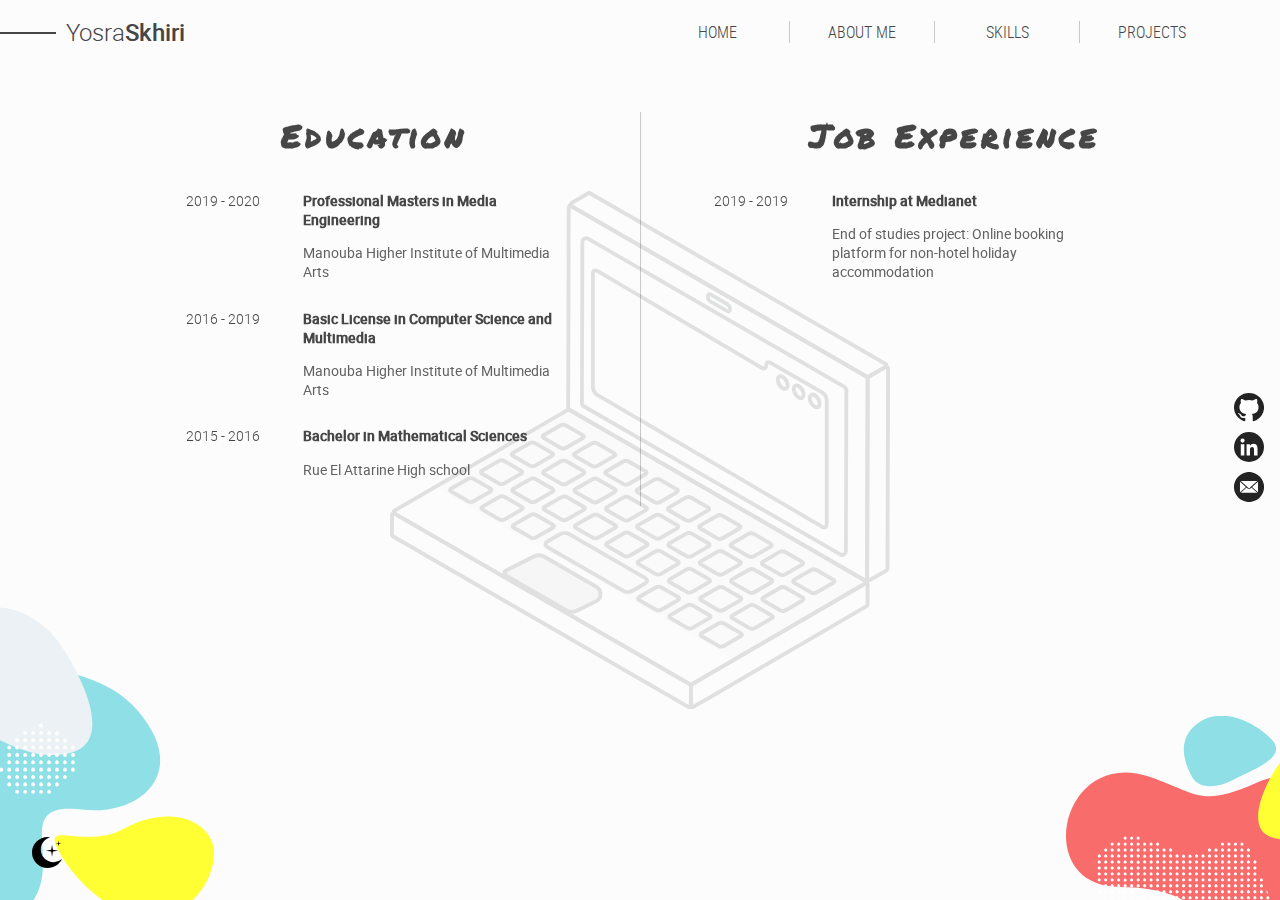
==== about.html @ 88ea8ca8 "added a favicon" ====
<!DOCTYPE html>
<html lang="en">

<head>
    <meta charset="UTF-8">
    <meta name="viewport" content="width=device-width, initial-scale=1.0">
    <title>Yosra Skhiri - Junior Frontend Developer</title>
    <link rel="shortcut icon" href="img/favicon.ico" type="image/x-icon">
    <link rel="icon" href="img/favicon.ico" type="image/x-icon">
    <link rel="stylesheet" href="style.css">
</head>

<body>
    <nav>
        <div class="logo"><a href="index.html"><span>Yosra</span><span>Skhiri</span></a></div>
        <div id="hamburger">
            <span id="line"></span>
        </div>
        <ul class="nav-links">
            <li class="nav-link"><a href="index.html"><span>Home</span></a></li>
            <li class="nav-link"><a href="about.html"><span>About me</span></a></li>
            <li class="nav-link"><a href="skills.html"><span>Skills</span></a></li>
            <li class="nav-link"><a href="projects.html"><span>projects</span></a></li>
            <li class="social-icons">
                <ul>
                    <li><a href="https://github.com/YosraSkhiri"><img src="img/github_icon.svg" alt="GitHub icon"></a></li>
                    <li><a href="https://www.linkedin.com/in/yosra-skhiri"><img src="img/linkedin_icon.svg" alt="Linkedin logo"></a>
                    </li>
                    <li><a href="mailto:yosra.skhiri.mail@gmail.com"><img src="img/mail_icon.svg" alt="Mail icon"></a></li>
                </ul>
            </li>
            <li id="mode"><img src="img/Night_mode.svg" alt="Mode icon" class="mode-icon"></li>
        </ul>
    </nav>

    <main class="container about-container">
        <div class="edus-content">
            <div class="mobile-titles">
                <h1 class="default-title about-title" id="edu">Education</h1>
                <h1 class="default-title about-title mobile-title inactive-tab" id="job">Job Experience</h1>
            </div>
            <div id="edu-content">
                <div class="details">
                    <h2 class="details-date">2019 - 2020</h2>
                    <div class="details-text">
                        <h2 class="details-title">Professional Masters in Media Engineering
                        </h2>
                        <p class="details-content">Manouba Higher Institute of Multimedia Arts
                        </p>
                    </div>
                </div>
                <div class="details">
                    <h2 class="details-date">2016 - 2019</h2>
                    <div class="details-text">
                        <h2 class="details-title">Basic License in Computer Science and Multimedia</h2>
                        <p class="details-content">Manouba Higher Institute of Multimedia Arts
                        </p>
                    </div>
                </div>
                <div class="details">
                    <h2 class="details-date">2015 - 2016</h2>
                    <div class="details-text">
                        <h2 class="details-title">Bachelor in Mathematical Sciences</h2>
                        <p class="details-content">Rue El Attarine High school</p>
                    </div>
                </div>
            </div>
        </div>
        <div class="jobs-content">
            <h1 class="default-title about-title">Job Experience</h1>
            <div id="job-content">
                <div class="details">
                    <h2 class="details-date">2019 - 2019</h2>
                    <div class="details-text">
                        <h2 class="details-title">Internship at Medianet</h2>
                        <p class="details-content">End of studies project: Online booking platform for
                            non-hotel holiday accommodation</p>
                    </div>
                </div>
            </div>
        </div>
        
    </main>
    <img src="img/computer_bg.svg" alt="Computer" class="computer-bg">
    <img src="img/left_illu.svg" alt="Abstract Shapes" class="left-illu">
    <img src="img/right_illu.svg" alt="Abstract Shapes" class="right-illu">
    <script src="main.js"></script>
</body>

</html>
---- style.css ----
/*

  This Portfolio website is made by Yosra Skhiri 
  mail: yosra.skhiri.mail@gmail.com

  ------------------------------------------------
  ***Table of Content***
  1- Fonts
  2- Variables
  3- Reset styles
  4- Layout 
  5- Background
  5- Navigation 
  6- Home page
  7- about page
  8- media queries
    i- buttons
    ii- home page
    iii- about page

*/

/* 1-Fonts */

@font-face {
    font-family: 'roboto condensed';
    src: url(fonts/roboto_condensed/robotocondensed-light-webfont.eot);
    src: url(fonts/roboto_condensed/robotocondensed-light-webfont.eot?#iefix) format('embedded-opentype'),
         url(fonts/roboto_condensed/robotocondensed-light-webfont.woff2) format('woff2'),
         url(fonts/roboto_condensed/robotocondensed-light-webfont.woff) format('woff'),
         url(fonts/roboto_condensed/robotocondensed-light-webfont.ttf) format('truetype'),
         url(fonts/roboto_condensed/robotocondensed-light-webfont.svg#roboto_condensedlight) format('svg');
    font-weight: 400;
    font-style: normal;
}

@font-face {
  font-family: 'roboto';
  src: url(fonts/roboto/roboto-regular-webfont.eot);
  src: url(fonts/roboto/roboto-regular-webfont.eot?#iefix) format('embedded-opentype'),
       url(fonts/roboto/roboto-regular-webfont.woff2) format('woff2'),
       url(fonts/roboto/roboto-regular-webfont.woff) format('woff'),
       url(fonts/roboto/roboto-regular-webfont.ttf) format('truetype'),
       url(fonts/roboto/roboto-regular-webfont.svg#robotoregular) format('svg');
  font-weight: 400;
  font-style: normal;

}

@font-face {
  font-family: 'roboto';
  src: url(fonts/roboto/roboto-light-webfont.eot);
  src: url(fonts/roboto/roboto-light-webfont.eot?#iefix) format('embedded-opentype'),
       url(fonts/roboto/roboto-light-webfont.woff2) format('woff2'),
       url(fonts/roboto/roboto-light-webfont.woff) format('woff'),
       url(fonts/roboto/roboto-light-webfont.ttf) format('truetype'),
       url(fonts/roboto/roboto-light-webfont.svg#robotolight) format('svg');
  font-weight: 300;
  font-style: normal;
}

@font-face {
  font-family: 'roboto';
  src: url(fonts/roboto/roboto-medium-webfont.eot);
  src: url(fonts/roboto/roboto-medium-webfont.eot?#iefix) format('embedded-opentype'),
       url(fonts/roboto/roboto-medium-webfont.woff2) format('woff2'),
       url(fonts/roboto/roboto-medium-webfont.woff) format('woff'),
       url(fonts/roboto/roboto-medium-webfont.ttf) format('truetype'),
       url(fonts/roboto/roboto-medium-webfont.svg#robotomedium) format('svg');
  font-weight: 500;
  font-style: normal;
}

@font-face {
  font-family: 'permanent marker';
  src: url(fonts/permanent_marker/permanentmarker-regular-webfont.eot);
  src: url(fonts/permanent_marker/permanentmarker-regular-webfont.eot?#iefix) format('embedded-opentype'),
       url(fonts/permanent_marker/permanentmarker-regular-webfont.woff2) format('woff2'),
       url(fonts/permanent_marker/permanentmarker-regular-webfont.woff) format('woff'),
       url(fonts/permanent_marker/permanentmarker-regular-webfont.ttf) format('truetype'),
       url(fonts/permanent_marker/permanentmarker-regular-webfont.svg#permanent_markerregular) format('svg');
  font-weight: normal;
  font-style: normal;

}
/* /Fonts */

/* 2-Variables */

:root {
  --light-bg-color: #fcfcfc;
  --dark-bg-color: #242424;

  --light-text-color: #464646;
  --dark-text-color: #ffffff;

  --light-primary-color: #ffff00;
  --dark-primary-color: #ff0000;

  --light-secondary-color: #72d9e0;
  /*--dark-secondary-color: #72D9E0;*/

  --light-btn-primary-bg-aftr-color: #55a7ac;
  --light-btn-primary-deact-color: #579ca1;

  --light-btn-scondary-bg-aftr-color: #acac06;
  --light-btn-scondary-deact-color: #b9b950;

  --light-separator-border-color: rgba(0, 0, 0, 0.2);
  --light-card-bg-color: rgba(255, 255, 255, 0.6);

  --light-ham-color: #242424;
  --light-X-color: #ffffff;

  --light-active-nav-link-mobile: rgb(74, 194, 202);
}

/* /Variables */

/* 3-Reset styles */

* {
  margin: 0;
  padding: 0;
  box-sizing: border-box;
}

a {
  text-decoration: none;
  color: initial;
}

ul {
  list-style: none;
}

button {
  background: none;
  border: none;
  color: inherit;
  cursor: pointer;
}

/* /Reset styles */

/* 4-Layout */

html,
body {
  width: 100%;
  height: 100vh;
  background-color: var(--light-bg-color);
  color: var(--light-text-color);
  font-family: "Roboto", Arial, Helvetica, sans-serif;
  position: relative;
  overflow-x: hidden;
}

.container {
  max-width: 70em;
  padding: 0 2em;
  margin: 3em auto;
  position: relative;
  z-index: 3;
}

/* /Layout */

/* Buttons */

.btn {
  font-weight: bold;
  border-radius: 50px;
  position: relative;
  display: block;
}

.btn > span {
  position: absolute;
  top: 50%;
  left: 50%;
  transform: translate(-50%, -50%);
}

.btn-primary {
  background-color: var(--light-secondary-color);
  border: 2px solid var(--dark-bg-color);
}

.btn-secondary {
  background-color: var(--light-primary-color);
  border: 2px solid var(--dark-bg-color);
}

.btn-cv {
  width: 8em;
  height: 2.7em;
  font-size: 1rem;
}

.btn-card {
  width: 4.8em;
  height: 1.9em;
  margin-right: 1.2em;
  font-size: 0.85rem;
}

.btn::after {
  content: "";
  display: block;
  width: 100%;
  height: 100%;
  position: absolute;
  border-radius: 50px;
  z-index: -1;
  top: 10%;
  left: 2%;
}

.btn-primary::after {
  border: 2px solid var(--dark-bg-color);
  background-color: var(--light-btn-primary-bg-aftr-color);
}

.btn-secondary::after {
  border: 2px solid var(--dark-bg-color);
  background-color: var(--light-btn-scondary-bg-aftr-color);
}

.btn:active {
  top: 10%;
  left: 2%;
}

.btn:active::after {
  top: 0%;
  left: 0%;
}

.btn-primary.btn-deactivated {
  border: 2px solid var(--light-btn-primary-deact-color);
  color: var(--light-btn-primary-deact-color);
  cursor: default;
}

.btn-primary.btn-deactivated::after {
  border: 2px solid var(--light-btn-primary-deact-color);
}

.btn-secondary.btn-deactivated {
  border: 2px solid var(--light-btn-scondary-deact-color);
  color: var(--light-btn-scondary-deact-color);
  cursor: default;
}

.btn-secondary.btn-deactivated::after {
  border: 2px solid var(--light-btn-scondary-deact-color);
}

.btn.btn-deactivated:active {
  top: 0%;
  left: 0%;
}

.btn.btn-deactivated:active::after {
  top: 10%;
  left: 2%;
}

/* /Buttons */

/**/

.computer-bg {
  width: 500px;
  position: fixed;
  opacity: 0.15;
  top: 50%;
  left: 50%;
  transform: translate(-50%, -50%);
  z-index: 1;
}

.right-illu,
.left-illu {
  position: fixed;
  transform: translate(-50%, -50%);
  width: 300px;
  opacity: 0.8;
}

.left-illu {
  top: 85%;
  left: 5%;
}

.right-illu {
  top: 95%;
  left: 95%;
}
/**/

/* 5-Navigation */

nav {
  display: flex;
  padding: 1em 3.5em;
  justify-content: space-between;
  font-size: 1rem;
}

.logo {
  position: relative;
  font-size: 1.5rem;
  cursor: pointer;
  margin-left: 0.4em;
}

.logo > a > span:nth-child(1) {
  font-weight: 300;
  color: var(--light-text-color);
}

.logo > a > span:nth-child(2) {
  font-weight: 500;
  color: var(--light-text-color);
}

.logo::before {
  content: "";
  position: absolute;
  top: 50%;
  left: -55%;
  display: block;
  width: 3.5rem;
  height: 2px;
  background-color: var(--light-text-color);
  cursor: auto;
}

.nav-links {
  display: flex;
  font-family: "Roboto Condensed", Arial, Helvetica, sans-serif;
  text-transform: uppercase;
  align-items: center;
}

.nav-link {
  padding: 0 2.3em;
}

.nav-link > a {
  display: block;
  width: 4.4em;
  text-align: center;
  color: var(--light-text-color);

}

.nav-link > a > span {
  display: block;
  width: fit-content;
  margin: auto;
  position: relative;
  z-index: 1;
}

.nav-link > a > span::before {
  content: "";
  display: block;
  background-color: var(--light-primary-color);
  width: 0%;
  height: 7px;
  position: absolute;
  z-index: -1;
  top: 10px;
  transition: width 0.5s ease-in-out;
}

.nav-link > a:hover > span::before {
  width: 130%;
}

.nav-link > a > span::after {
  content: "";
  display: block;
  background-color: var(--light-secondary-color);
  width: 0%;
  height: 7px;
  position: absolute;
  z-index: -2;
  top: 10px;
  transition: width 0.3s ease-in-out;
}

.nav-link > a:hover > span::after {
  width: 130%;
}

.nav-link + .nav-link {
  border-left: 1px solid var(--light-separator-border-color);
}

.social-icons {
  position: absolute;
  height: 120px;
  top: 50%;
  right: 0;
  margin-right: 1em;
  transform: translateY(-50%);
}

.social-icons > ul {
  display: flex;
  flex-direction: column;
  height: 100%;
  justify-content: space-around;
}

#hamburger {
  display: none;
  z-index: 6;
}

.mode-icon {
  position: absolute;
  bottom: 0;
  left: 0;
  z-index: 1;
  cursor: pointer;
  margin: 2em;
}

/* /Navigation */

/* 6-Home page */

.intro-container {
  display: flex;
  position: relative;
  z-index: 1;
}

.intro-content {
  position: relative;
  align-self: center;
  justify-self: center;
  animation: intro-animation 1.2s ease-out forwards;
}

@keyframes intro-animation {
  from{
    left: -15%;
    opacity: 0;
  }
  to{
    left: 0%;
    opacity: 1;
  }
}

.default-title {
  font-family: "Permanent Marker";
  font-size: 2rem;
  margin-bottom: 0.2em;
  letter-spacing: 1px;
  z-index: 1;
  position: relative;
}

.default-title::after {
  content: "";
  display: block;
  position: absolute;
  top: 40%;
  left: 0;
  z-index: -1;
  height: 15px;
  background-color: var(--light-primary-color);
  animation: title 1.4s ease-in-out forwards;
}

.default-title::before {
  content: "";
  display: block;
  position: absolute;
  top: 40%;
  left: 0;
  z-index: -1;
  height: 15px;
  background-color: var(--light-secondary-color);
  animation: title 1.2s ease-in-out forwards;
}

@keyframes title {
  from{
    width: 0%;
  }
  to {
    width: 5.4em;
  }
}

.intro-text {
  opacity: 0.8;
  font-size: 1.2rem;
  line-height: 1.5;
  margin-bottom: 1em;
}

.intro-img-container {
  min-width: 50%;
  max-width: 20em;
  justify-self: center;
  align-self: center;
  position: relative;
  animation: intro-animation-illu 1.2s ease-out forwards;
}

@keyframes intro-animation-illu {
  from{
    right: -15%;
    opacity: 0;
  }
  to{
    right: 0%;
    opacity: 1;
  }
}

.main-left-illu, .main-right-illu{
  position: absolute;
  width: 50%;
  z-index: -1;
}

.main-right-illu{
  right: 0;
}

.main-left-illu{
  bottom: 0;
}

.intro-img{
  position: relative;
}

.bg-text {
  position: fixed;
  bottom: 0;
  left: 50%;
  transform: translateX(-50%);
  width: 100%;
}

/* /Home page */

/* About page */

.about-container {
  display: flex;
}

.edus-content {
  border-right: 1px solid var(--light-separator-border-color);
}

.edus-content,
.jobs-content {
  padding: 0em 7%;
  justify-self: center;
  flex: 1;
  position: relative;
  z-index: 2;
}

.details {
  display: flex;
  margin-bottom: 1.7em;
}

.about-title {
  margin-bottom: 1em;
  letter-spacing: 4px;
  white-space: nowrap;
  position: relative;
  left: 50%;
  transform: translateX(-25%);
}

.details-date {
  font-size: 0.9rem;
  font-weight: lighter;
  white-space: nowrap;
}

.details-title {
  font-size: 1em;
  margin-bottom: 1em;
}

.details-text {
  font-size: 0.9em;
  margin-left: 3em;
}

.details-content {
  opacity: 0.85;
}

.mobile-title {
  display: none;
}

/* /About page */

/* Skills page */

.skill-title {
  font-family: "Permanent Marker";
  font-size: 3rem;
  letter-spacing: 2px;
  margin-bottom: 1em;
  position: relative;
}

.skill-title::after {
  content: "";
  display: block;
  background-color: var(--light-text-color);
  width: 20em;
  height: 1px;
  position: absolute;
  top: 50%;
  left: 12.6em;
}

.skill-container {
  display: flex;
  justify-content: space-around;
}

.detailed-skills > h2 {
  margin-bottom: 1em;
  opacity: 0.9;
}

.items {
  display: flex;
  justify-content: space-around;
  width: 16em;
}

.items > ul > li {
  margin-bottom: 0.5em;
}

/* /Skills page */

/* Projects page */

.projects {
  display: grid;
  justify-content: center;
  align-content: center;
  grid-template-columns: repeat(auto-fit, minmax(500px, 1fr));
  grid-gap: 50px;
}

.project-card {
  width: 500px;
  height: 180px;
  border-radius: 25px;
  background-color: var(--light-card-bg-color);
  display: flex;
  z-index: 3;
  justify-self: center;
  align-self: center;
}

.card-img-container {
  width: 100%;
  display: flex;
  background-color: var(--light-secondary-color);
  border-radius: 25px 0 0 25px;
}

.card-img {
  margin: auto;
}

.card-content {
  padding: 0.6em;
}

.card-date {
  font-weight: lighter;
  font-size: 0.7rem;
}

.card-title {
  font-size: 0.9rem;
  margin-bottom: 0.5em;
}

.card-text {
  font-size: 0.8rem;
  opacity: 0.9;
  margin-bottom: 0.5em;
}

.tech-icons {
  margin-bottom: 0.2em;
}

.buttons-card {
  display: flex;
}

/* Projects page */

@media only screen and (max-width: 768px) {
  #hamburger {
    display: flex;
    width: 30px;
    height: 22px;
    justify-content: space-between;
    flex-direction: column;
    align-self: center;
  }

  #hamburger::before,
  #hamburger::after {
    content: "";
    display: block;
    width: 30px;
    height: 3px;
    background-color: var(--light-ham-color);
  }

  #hamburger > span {
    display: block;
    width: 30px;
    height: 3px;
    background-color: var(--light-ham-color);
  }

  #hamburger.active::before {
    animation: top-line 0.4s ease-in-out forwards;
  }

  #hamburger.active::after {
    animation: bottom-line 0.4s ease-in-out forwards;
  }

  #hamburger.active > span {
    animation: mid-line 0.4s ease-in-out forwards;
  }

  @keyframes top-line {
    from {
      transform: rotate(0deg);
    }
    to {
      background-color: var(--light-X-color);
      transform: translateY(9px) rotate(135deg);
    }
  }

  @keyframes bottom-line {
    from {
      transform: rotate(0deg);
    }
    to {
      background-color: var(--light-X-color);
      transform: translateY(-10px) rotate(-135deg);
    }
  }

  @keyframes mid-line {
    from {
      opacity: 1;
    }
    to {
      opacity: 0;
    }
  }

  .nav-links {
    flex-direction: column;
    position: absolute;
    right: 0;
    top: 0;
    width: 200px;
    height: 100%;
    background-color: var(--light-secondary-color);
    opacity: 0.9;
    z-index: 5;
    transform: translateX(100%);
  }

  .nav-link > a > span::before,
  .nav-link > a > span::after {
    display: none;
  }

  @keyframes menu-slide-in {
    from {
      transform: translateX(100%);
    }
    to {
      transform: translateX(0%);
    }
  }

  @keyframes menu-slide-out {
    from {
      transform: translateX(0%);
    }
    to {
      transform: translateX(100%);
    }
  }

  .nav-link + .nav-link {
    border: none;
  }
  .nav-link {
    padding: 0;
  }

  .nav-link:first-child {
    margin-top: 10em;
  }

  .nav-link > a {
    width: 200px;
    height: 50px;
    display: flex;
  }

  .nav-link > a:active {
    background-color: var(--light-active-nav-link-mobile);
  }

  .nav-link > a > span {
    margin: auto;
  }

  .intro-container {
    flex-direction: column;
  }

  .intro-text {
    font-size: 1.3rem;
  }

  .intro-img-container {
    order: 1;
    margin-bottom: 1.7em;
    min-width: 80%;
  }

  .intro-content {
    order: 2;
  }

  .social-icons {
    margin-top: 3em;
    position: static;
    width: 150px;
    height: 30px;
  }

  .social-icons > ul {
    flex-direction: row;
    justify-content: space-around;
  }

  .about-container {
    flex-direction: column;
  }

  .edus-content {
    border-right: none;
  }

  .edu,
  .jobs-content {
    padding: 0em;
    justify-self: center;
  }

  .mobile-titles {
    display: flex;
    justify-content: space-between;
  }

  .mobile-title {
    display: block;
  }

  .about-title {
    left: 0%;
    position: static;
    margin-right: .4em;
    margin-left: .4em;
    transform: translateX(0%);
  }
 

  .default-title.inactive-tab::after, .default-title.inactive-tab::before {
    display: none;
  }

  .jobs-content > .about-title {
    display: none;
  }

  .computer-bg {
    width: 400px;
    top: 87%;
    left: 25%;
  }

  .project-card {
    width: 300px;
    height: 310px;
    flex-direction: column;
  }

  .card-img-container {
    height: 150px;
    border-radius: 25px 25px 0 0;
    margin: auto;
  }

  .buttons-card {
    width: 100%;
  }

  .btn-card {
    flex: 1;
  }

  .skill-container {
    flex-direction: column;
  }

  .detailed-skills {
    align-self: center;
  }

  .skill-title {
    font-size: 2rem;
  }
}

@media only screen and (max-width: 425px) {
  .intro-img-container {
    margin-bottom: 1.7em;
  }

  .default-title {
    font-size: 1.3rem;
  }
  .intro-text {
    font-size: 0.9rem;
  }

  .btn-cv {
    width: 100%;
  }

  .details {
    flex-direction: column;
  }

  .mobile-titles {
    flex-direction: column;
  }

  .left-illu {
    display: none;
  }

  .intro-img-container {
    min-width: 100%;
  }
}

@media screen and (max-width: 590px) {
  .about-title {
    font-size: 1.4rem;
  }
}
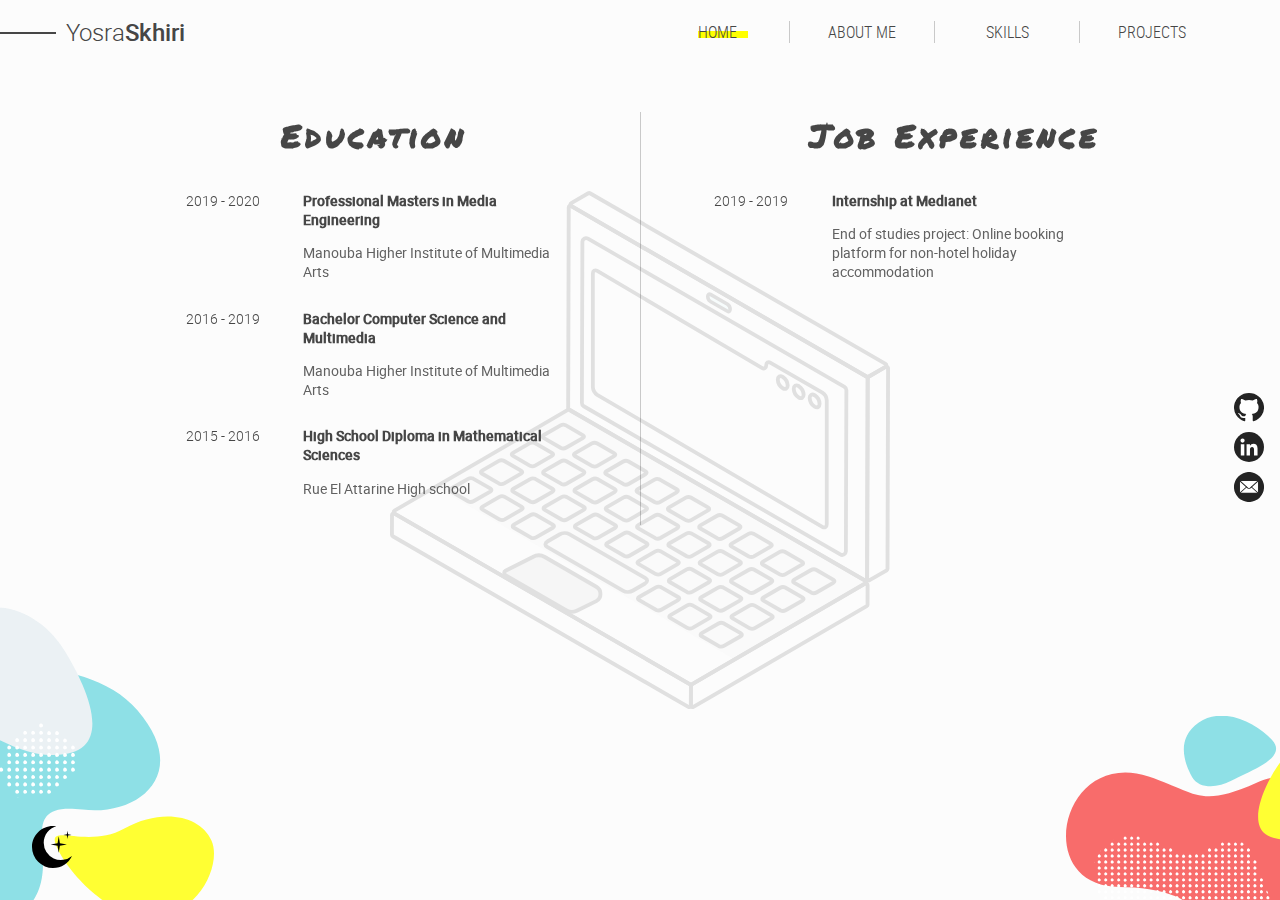
==== commit cb494c4a: "Changed some mistakes in the education section." ====
--- a/about.html
+++ b/about.html
@@ -7,7 +7,7 @@
     <title>Yosra Skhiri - Junior Frontend Developer</title>
     <link rel="shortcut icon" href="img/favicon.ico" type="image/x-icon">
     <link rel="icon" href="img/favicon.ico" type="image/x-icon">
-    <link rel="stylesheet" href="style.css">
+    <link rel="stylesheet" href="style.min.css">
 </head>
 
 <body>
@@ -23,13 +23,13 @@
             <li class="nav-link"><a href="projects.html"><span>projects</span></a></li>
             <li class="social-icons">
                 <ul>
-                    <li><a href="https://github.com/YosraSkhiri"><img src="img/github_icon.svg" alt="GitHub icon"></a></li>
-                    <li><a href="https://www.linkedin.com/in/yosra-skhiri"><img src="img/linkedin_icon.svg" alt="Linkedin logo"></a>
+                    <li><a href="https://github.com/YosraSkhiri"><img src="img/light/github_icon.svg" alt="GitHub icon" id="github"></a></li>
+                    <li><a href="https://www.linkedin.com/in/yosra-skhiri"><img src="img/light/linkedin_icon.svg" alt="Linkedin logo" id="linkedin"></a>
                     </li>
-                    <li><a href="mailto:yosra.skhiri.mail@gmail.com"><img src="img/mail_icon.svg" alt="Mail icon"></a></li>
+                    <li><a href="mailto:yosra.skhiri.mail@gmail.com"><img src="img/light/mail_icon.svg" alt="Mail icon" id="mail"></a></li>
                 </ul>
             </li>
-            <li id="mode"><img src="img/Night_mode.svg" alt="Mode icon" class="mode-icon"></li>
+            <li id="mode"><img src="img/light/mode.svg" alt="Mode icon" class="mode-icon"></li>
         </ul>
     </nav>
 
@@ -52,7 +52,7 @@
                 <div class="details">
                     <h2 class="details-date">2016 - 2019</h2>
                     <div class="details-text">
-                        <h2 class="details-title">Basic License in Computer Science and Multimedia</h2>
+                        <h2 class="details-title">Bachelor Computer Science and Multimedia</h2>
                         <p class="details-content">Manouba Higher Institute of Multimedia Arts
                         </p>
                     </div>
@@ -60,7 +60,7 @@
                 <div class="details">
                     <h2 class="details-date">2015 - 2016</h2>
                     <div class="details-text">
-                        <h2 class="details-title">Bachelor in Mathematical Sciences</h2>
+                        <h2 class="details-title">High School Diploma in Mathematical Sciences</h2>
                         <p class="details-content">Rue El Attarine High school</p>
                     </div>
                 </div>
@@ -82,9 +82,9 @@
         
     </main>
     <img src="img/computer_bg.svg" alt="Computer" class="computer-bg">
-    <img src="img/left_illu.svg" alt="Abstract Shapes" class="left-illu">
-    <img src="img/right_illu.svg" alt="Abstract Shapes" class="right-illu">
-    <script src="main.js"></script>
+    <img src="img/light/left_illu.svg" alt="Abstract Shapes" class="left-illu" id="left-illu">
+    <img src="img/light/right_illu.svg" alt="Abstract Shapes" class="right-illu" id="right-illu">
+    <script src="main.min.js"></script>
 </body>
 
-</html>+</html>
--- a/style.min.css
+++ b/style.min.css
@@ -0,0 +1 @@
+@font-face{font-family:"roboto condensed";src:url(fonts/roboto_condensed/robotocondensed-light-webfont.eot);src:url(fonts/roboto_condensed/robotocondensed-light-webfont.eot?#iefix) format("embedded-opentype"),url(fonts/roboto_condensed/robotocondensed-light-webfont.woff2) format("woff2"),url(fonts/roboto_condensed/robotocondensed-light-webfont.woff) format("woff"),url(fonts/roboto_condensed/robotocondensed-light-webfont.ttf) format("truetype"),url(fonts/roboto_condensed/robotocondensed-light-webfont.svg#roboto_condensedlight) format("svg");font-weight:400;font-style:normal}@font-face{font-family:roboto;src:url(fonts/roboto/roboto-regular-webfont.eot);src:url(fonts/roboto/roboto-regular-webfont.eot?#iefix) format("embedded-opentype"),url(fonts/roboto/roboto-regular-webfont.woff2) format("woff2"),url(fonts/roboto/roboto-regular-webfont.woff) format("woff"),url(fonts/roboto/roboto-regular-webfont.ttf) format("truetype"),url(fonts/roboto/roboto-regular-webfont.svg#robotoregular) format("svg");font-weight:400;font-style:normal}@font-face{font-family:roboto;src:url(fonts/roboto/roboto-light-webfont.eot);src:url(fonts/roboto/roboto-light-webfont.eot?#iefix) format("embedded-opentype"),url(fonts/roboto/roboto-light-webfont.woff2) format("woff2"),url(fonts/roboto/roboto-light-webfont.woff) format("woff"),url(fonts/roboto/roboto-light-webfont.ttf) format("truetype"),url(fonts/roboto/roboto-light-webfont.svg#robotolight) format("svg");font-weight:300;font-style:normal}@font-face{font-family:roboto;src:url(fonts/roboto/roboto-medium-webfont.eot);src:url(fonts/roboto/roboto-medium-webfont.eot?#iefix) format("embedded-opentype"),url(fonts/roboto/roboto-medium-webfont.woff2) format("woff2"),url(fonts/roboto/roboto-medium-webfont.woff) format("woff"),url(fonts/roboto/roboto-medium-webfont.ttf) format("truetype"),url(fonts/roboto/roboto-medium-webfont.svg#robotomedium) format("svg");font-weight:500;font-style:normal}@font-face{font-family:"permanent marker";src:url(fonts/permanent_marker/permanentmarker-regular-webfont.eot);src:url(fonts/permanent_marker/permanentmarker-regular-webfont.eot?#iefix) format("embedded-opentype"),url(fonts/permanent_marker/permanentmarker-regular-webfont.woff2) format("woff2"),url(fonts/permanent_marker/permanentmarker-regular-webfont.woff) format("woff"),url(fonts/permanent_marker/permanentmarker-regular-webfont.ttf) format("truetype"),url(fonts/permanent_marker/permanentmarker-regular-webfont.svg#permanent_markerregular) format("svg");font-weight:400;font-style:normal}:root{--light-bg-color:#fcfcfc;--dark-bg-color:#242424;--light-text-color:#464646;--dark-text-color:#ffffff;--light-primary-color:#ffff00;--dark-primary-color:#ff0000;--light-secondary-color:#72d9e0;--dark-secondary-color:#0000ff;--light-btn-primary-color:#72d9e0;--dark-btn-primary-color:#9b9b9b;--light-btn-secondary-color:#ffff00;--dark-btn-secondary-color:#4a02d1;--light-btn-primary-bg-aftr-color:#55a7ac;--dark-btn-primary-bg-aftr-color:#656565;--light-btn-scondary-bg-aftr-color:#acac06;--dark-btn-scondary-bg-aftr-color:#2e037e;--light-btn-primary-deact-color:#579ca1;--dark-btn-primary-deact-color:#727272;--light-btn-scondary-deact-color:#b9b950;--dark-btn-scondary-deact-color:#3d1c79;--light-separator-border-color:rgba(0, 0, 0, 0.2);--dark-separator-border-color:rgb(97, 97, 97);--light-card-bg-color:rgba(255, 255, 255, 0.6);--dark-card-bg-color:rgba(255, 255, 255, 0.15);--light-ham-color:#242424;--dark-ham-color:#ffffff;--light-X-color:#ffffff;--light-active-nav-link-mobile:rgb(74, 194, 202);--dark-active-nav-link-mobile:rgb(61, 61, 209)}*{margin:0;padding:0;box-sizing:border-box}a{text-decoration:none;color:initial}ul{list-style:none}button{background:0 0;border:none;color:inherit;cursor:pointer}body,html{width:100%;height:100vh;background-color:var(--light-bg-color);color:var(--light-text-color);font-family:Roboto,Arial,Helvetica,sans-serif;position:relative;overflow-x:hidden}.container{max-width:70em;padding:0 2em;margin:3em auto;position:relative;z-index:3}::selection{background:var(--light-primary-color)}::-moz-selection{background:var(--light-primary-color)}.madeByme{position:absolute;right:0;bottom:0;font-size:.75rem;z-index:2;margin:.3em;opacity:.8}.madeByme>a{color:var(--light-text-color)}.btn{font-weight:700;border-radius:50px;position:relative;display:block}.btn>span{position:absolute;top:50%;left:50%;transform:translate(-50%,-50%);color:var(--light-text-color)}.btn-primary{background-color:var(--light-btn-primary-color);border:2px solid var(--light-text-color)}.btn-secondary{background-color:var(--light-btn-secondary-color);border:2px solid var(--light-text-color)}.btn-cv{width:8em;height:2.7em;font-size:1rem}.btn-card{width:4.8em;height:1.9em;margin-right:1.2em;font-size:.85rem}.btn::after{content:"";display:block;width:100%;height:100%;position:absolute;border-radius:50px;z-index:-1;top:10%;left:2%}.btn-primary::after{border:2px solid var(--light-text-color);background-color:var(--light-btn-primary-bg-aftr-color)}.btn-secondary::after{border:2px solid var(--light-text-color);background-color:var(--light-btn-scondary-bg-aftr-color)}.btn:active{top:10%;left:2%}.btn:active::after{top:0;left:0}.btn-primary.btn-deactivated{border:2px solid var(--light-btn-primary-deact-color);cursor:default}.btn-primary.btn-deactivated>span{color:var(--light-btn-primary-deact-color)}.btn-primary.btn-deactivated::after{border:2px solid var(--light-btn-primary-deact-color)}.btn-secondary.btn-deactivated{border:2px solid var(--light-btn-scondary-deact-color);cursor:default}.btn-secondary.btn-deactivated>span{color:var(--light-btn-scondary-deact-color)}.btn-secondary.btn-deactivated::after{border:2px solid var(--light-btn-scondary-deact-color)}.btn.btn-deactivated:active{top:0;left:0}.btn.btn-deactivated:active::after{top:10%;left:2%}.computer-bg{width:500px;position:fixed;opacity:.15;top:50%;left:50%;transform:translate(-50%,-50%);z-index:1}.left-illu,.right-illu{position:fixed;transform:translate(-50%,-50%);width:300px;opacity:.8}.left-illu{top:85%;left:5%}.right-illu{top:95%;left:95%}nav{display:flex;padding:1em 3.5em;justify-content:space-between;font-size:1rem}.logo{position:relative;font-size:1.5rem;cursor:pointer;margin-left:.4em}.logo>a>span:nth-child(1){font-weight:300;color:var(--light-text-color)}.logo>a>span:nth-child(2){font-weight:500;color:var(--light-text-color)}.logo::before{content:"";position:absolute;top:50%;left:-55%;display:block;width:3.5rem;height:2px;background-color:var(--light-text-color);cursor:auto}.nav-links{display:flex;font-family:"Roboto Condensed",Arial,Helvetica,sans-serif;text-transform:uppercase;align-items:center}.nav-link{padding:0 2.3em}.nav-link>a{display:block;width:4.4em;text-align:center;color:var(--light-text-color)}.nav-link>a>span{display:block;width:fit-content;margin:auto;position:relative;z-index:1}.nav-link>a>span::before{content:"";display:block;background-color:var(--light-primary-color);width:0%;height:7px;position:absolute;z-index:-1;top:10px;transition:width .5s ease-in-out}.nav-link>a:hover>span::before{width:130%}.nav-link>a>span::after{content:"";display:block;background-color:var(--light-secondary-color);width:0%;height:7px;position:absolute;z-index:-2;top:10px;transition:width .3s ease-in-out}.nav-link>a:hover>span::after{width:130%}.nav-link>a>span.active::before{width:130%}.nav-link+.nav-link{border-left:1px solid var(--light-separator-border-color)}.social-icons{position:absolute;height:120px;top:50%;right:0;margin-right:1em;transform:translateY(-50%)}.social-icons>ul{display:flex;flex-direction:column;height:100%;justify-content:space-around}.social-icons>ul>li{width:30px}#hamburger{display:none;z-index:6}.mode-icon{position:absolute;bottom:0;left:0;z-index:1;cursor:pointer;margin:2em;width:40px}.intro-container{display:flex;position:relative;z-index:1}.intro-content{position:relative;align-self:center;justify-self:center;animation:intro-animation 1.2s ease-out forwards}@keyframes intro-animation{from{left:-15%;opacity:0}to{left:0;opacity:1}}.default-title{font-family:"Permanent Marker";font-size:2rem;margin-bottom:.2em;letter-spacing:1px;z-index:1;position:relative}.default-title::after{content:"";display:block;position:absolute;top:40%;left:0;z-index:-1;height:15px;background-color:var(--light-primary-color);animation:title 1.4s ease-in-out forwards}.default-title::before{content:"";display:block;position:absolute;top:40%;left:0;z-index:-1;height:15px;background-color:var(--light-secondary-color);animation:title 1.2s ease-in-out forwards}@keyframes title{from{width:0%}to{width:5.4em}}.intro-text{opacity:.8;font-size:1.2rem;line-height:1.5;margin-bottom:1em}.intro-img-container{min-width:50%;max-width:20em;justify-self:center;align-self:center;position:relative;animation:intro-animation-illu 1.2s ease-out forwards}@keyframes intro-animation-illu{from{right:-15%;opacity:0}to{right:0;opacity:1}}.main-left-illu,.main-right-illu{position:absolute;width:50%;z-index:-1}.main-right-illu{right:0}.main-left-illu{bottom:0}.intro-img{position:relative}.bg-text{position:fixed;bottom:0;left:50%;transform:translateX(-50%);width:100%}.about-container{display:flex}.edus-content{border-right:1px solid var(--light-separator-border-color)}.edus-content,.jobs-content{padding:0 7%;justify-self:center;flex:1;position:relative;z-index:2}.details{display:flex;margin-bottom:1.7em}.about-title{margin-bottom:1em;letter-spacing:4px;white-space:nowrap;position:relative;left:50%;transform:translateX(-25%)}.details-date{font-size:.9rem;font-weight:lighter;white-space:nowrap}.details-title{font-size:1em;margin-bottom:1em}.details-text{font-size:.9em;margin-left:3em}.details-content{opacity:.85}.mobile-title{display:none}.skill-title{font-family:"Permanent Marker";font-size:3rem;letter-spacing:2px;margin-bottom:1em;position:relative}.skill-title::after{content:"";display:block;background-color:var(--light-text-color);width:20em;height:1px;position:absolute;top:50%;left:12.6em}.skill-container{display:flex;justify-content:space-around}.detailed-skills>h2{margin-bottom:1em;opacity:.9}.items{display:flex;justify-content:space-around;width:16em}.items>ul>li{margin-bottom:.5em}.projects{display:grid;justify-content:center;align-content:center;grid-template-columns:repeat(auto-fit,minmax(500px,1fr));grid-gap:50px}.project-card{width:500px;height:180px;border-radius:25px;background-color:var(--light-card-bg-color);display:flex;z-index:3;justify-self:center;align-self:center}.card-img-container{width:100%;display:flex;background-color:var(--light-secondary-color);border-radius:25px 0 0 25px;align-items:center;justify-content:center}.card-content{padding:.6em}.card-date{font-weight:lighter;font-size:.7rem}.card-title{font-size:.9rem;margin-bottom:.5em}.card-text{font-size:.8rem;opacity:.9;margin-bottom:.5em}.tech-icons{margin-bottom:.2em}.buttons-card{display:flex}@media only screen and (max-width:768px){#hamburger{display:flex;width:30px;height:22px;justify-content:space-between;flex-direction:column;align-self:center}#hamburger::after,#hamburger::before{content:"";display:block;width:30px;height:3px;background-color:var(--light-ham-color)}#hamburger>span{display:block;width:30px;height:3px;background-color:var(--light-ham-color)}#hamburger.active::before{animation:top-line .4s ease-in-out forwards}#hamburger.active::after{animation:bottom-line .4s ease-in-out forwards}#hamburger.active>span{animation:mid-line .4s ease-in-out forwards}@keyframes top-line{from{transform:rotate(0)}to{background-color:var(--light-X-color);transform:translateY(9px) rotate(135deg)}}@keyframes bottom-line{from{transform:rotate(0)}to{background-color:var(--light-X-color);transform:translateY(-10px) rotate(-135deg)}}@keyframes mid-line{from{opacity:1}to{opacity:0}}.nav-links{flex-direction:column;position:absolute;right:0;top:0;width:200px;height:100%;background-color:var(--light-secondary-color);opacity:.9;z-index:5;transform:translateX(100%)}.nav-link>a>span::after,.nav-link>a>span::before{display:none}@keyframes menu-slide-in{from{transform:translateX(100%)}to{transform:translateX(0)}}@keyframes menu-slide-out{from{transform:translateX(0)}to{transform:translateX(100%)}}.nav-link+.nav-link{border:none}.nav-link{padding:0}.nav-link:first-child{margin-top:10em}.nav-link>a{width:200px;height:50px;display:flex}.nav-link>a:active{background-color:var(--light-active-nav-link-mobile)}.nav-link>a>span{margin:auto}.intro-container{flex-direction:column}.intro-text{font-size:1.3rem}.intro-img-container{order:1;margin-bottom:1.7em;min-width:80%}.intro-content{order:2}.social-icons{margin-top:3em;position:static;width:150px;height:30px}.social-icons>ul{flex-direction:row;justify-content:space-around}.about-container{flex-direction:column}.edus-content{border-right:none}.edu,.jobs-content{padding:0;justify-self:center}.mobile-titles{display:flex;justify-content:space-between}.mobile-title{display:block}.about-title{left:0;position:static;margin-right:.4em;margin-left:.4em;transform:translateX(0)}.default-title.inactive-tab::after,.default-title.inactive-tab::before{display:none}.jobs-content>.about-title{display:none}.computer-bg{width:400px;top:87%;left:25%}.project-card{width:300px;height:310px;flex-direction:column}.card-img-container{height:150px;border-radius:25px 25px 0 0;margin:auto}.buttons-card{width:100%}.btn-card{flex:1}.skill-container{flex-direction:column}.detailed-skills{align-self:center}.skill-title{font-size:2rem}}@media only screen and (max-width:425px){.intro-img-container{margin-bottom:1.7em}.default-title{font-size:1.3rem}.intro-text{font-size:.9rem}.btn-cv{width:100%}.details{flex-direction:column}.mobile-titles{flex-direction:column}.left-illu{display:none}.intro-img-container{min-width:100%}}@media screen and (max-width:590px){.about-title{font-size:1.4rem}}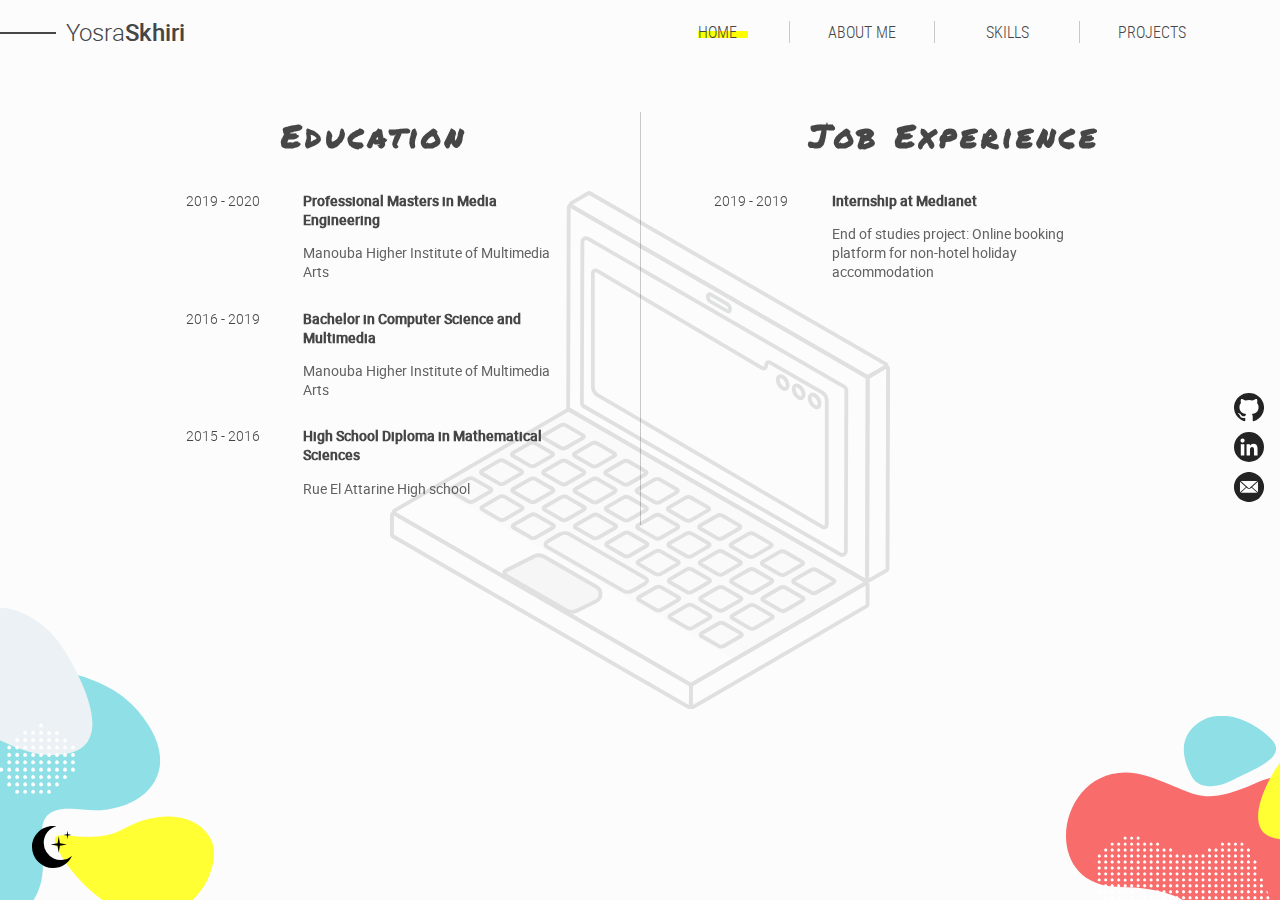
==== commit 6268d141: "Fixed a typo" ====
--- a/about.html
+++ b/about.html
@@ -52,7 +52,7 @@
                 <div class="details">
                     <h2 class="details-date">2016 - 2019</h2>
                     <div class="details-text">
-                        <h2 class="details-title">Bachelor Computer Science and Multimedia</h2>
+                        <h2 class="details-title">Bachelor in Computer Science and Multimedia</h2>
                         <p class="details-content">Manouba Higher Institute of Multimedia Arts
                         </p>
                     </div>
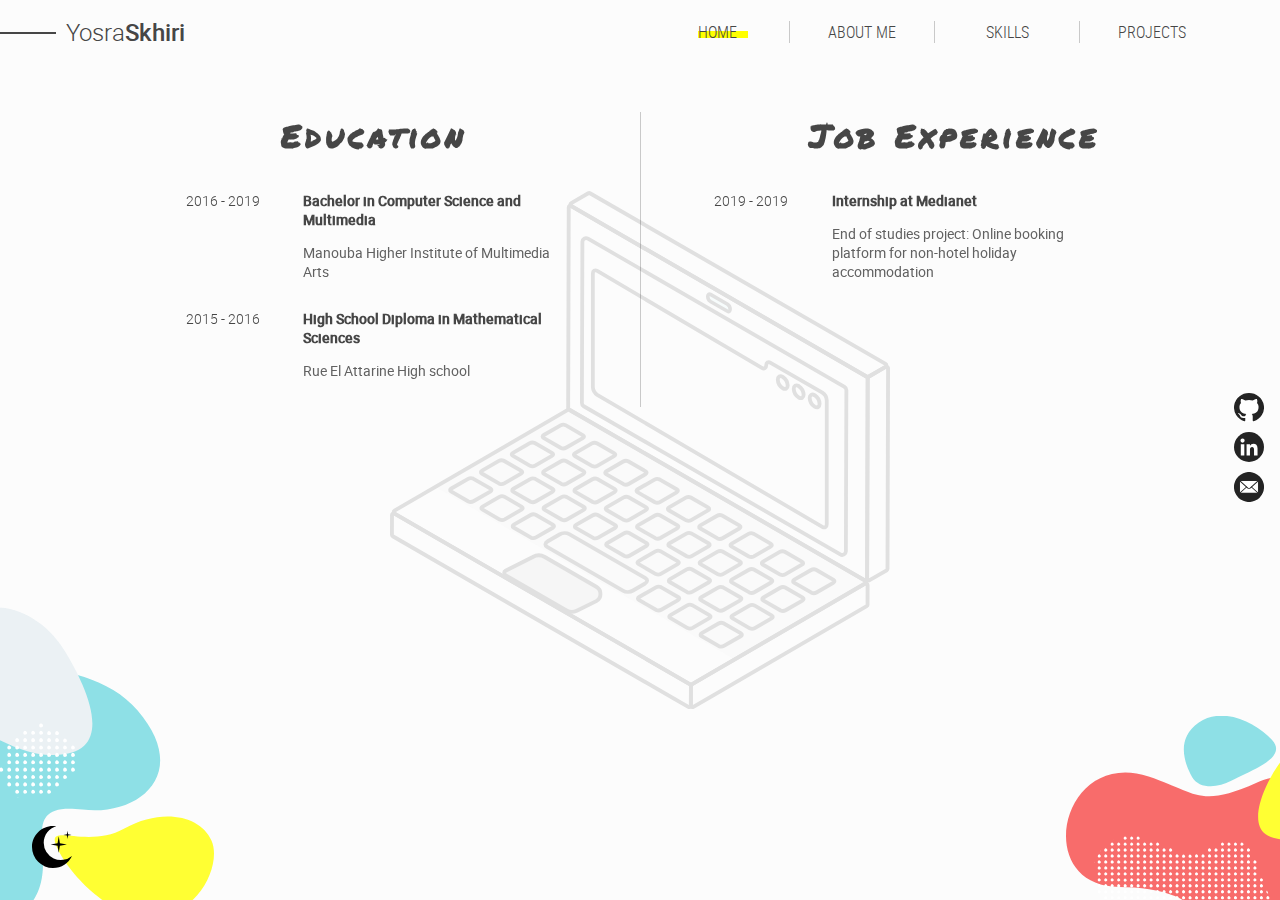
==== commit 713d716e: "Update about.html" ====
--- a/about.html
+++ b/about.html
@@ -41,15 +41,6 @@
             </div>
             <div id="edu-content">
                 <div class="details">
-                    <h2 class="details-date">2019 - 2020</h2>
-                    <div class="details-text">
-                        <h2 class="details-title">Professional Masters in Media Engineering
-                        </h2>
-                        <p class="details-content">Manouba Higher Institute of Multimedia Arts
-                        </p>
-                    </div>
-                </div>
-                <div class="details">
                     <h2 class="details-date">2016 - 2019</h2>
                     <div class="details-text">
                         <h2 class="details-title">Bachelor in Computer Science and Multimedia</h2>
